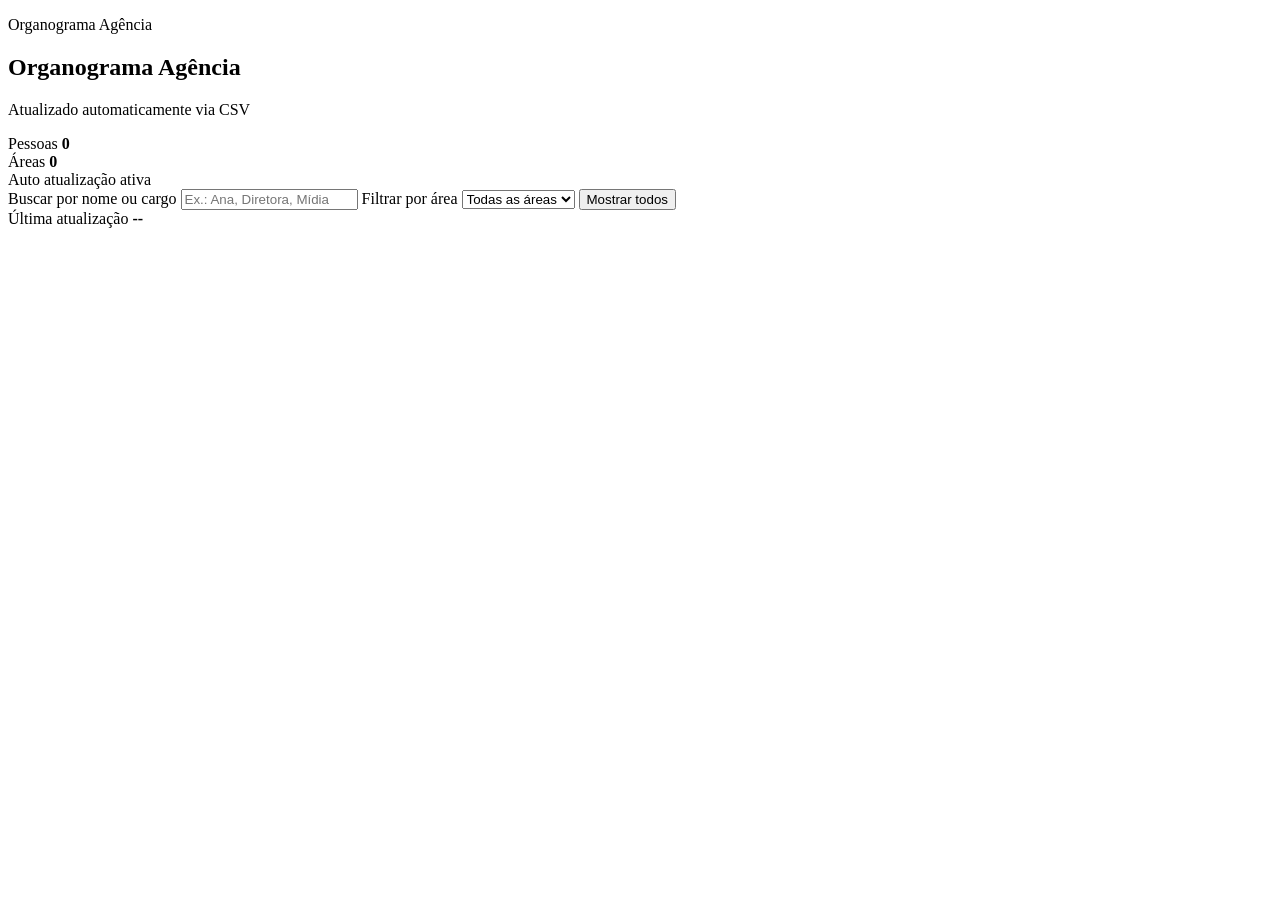
==== index.html @ ee741070 "Add organogram project index" ====
<!DOCTYPE html>
<html lang="pt-BR">
  <head>
    <meta charset="UTF-8" />
    <meta name="viewport" content="width=device-width, initial-scale=1.0" />
    <title>Organograma Agência</title>
    <link rel="preconnect" href="https://fonts.googleapis.com" />
    <link rel="preconnect" href="https://fonts.gstatic.com" crossorigin />
    <link
      href="https://fonts.googleapis.com/css2?family=Manrope:wght@400;500;600;700;800&display=swap"
      rel="stylesheet"
    />
    <link rel="stylesheet" href="style.css" />
    <script defer src="app.js"></script>
  </head>
  <body>
    <main class="shell">
      <section class="hero">
        <div>
          <p class="eyebrow">Organograma Agência</p>
          <h1>Organograma Agência</h1>
          <p class="subtitle">Atualizado automaticamente via CSV</p>
        </div>
        <div class="hero-meta">
          <div class="stat-card">
            <span class="stat-label">Pessoas</span>
            <strong id="peopleCount">0</strong>
          </div>
          <div class="stat-card">
            <span class="stat-label">Áreas</span>
            <strong id="areaCount">0</strong>
          </div>
          <div class="status-pill" id="autoStatus">Auto atualização ativa</div>
        </div>
      </section>

      <section class="controls" aria-label="Filtros do organograma">
        <label class="field">
          <span>Buscar por nome ou cargo</span>
          <input id="searchInput" type="search" placeholder="Ex.: Ana, Diretora, Mídia" />
        </label>

        <label class="field">
          <span>Filtrar por área</span>
          <select id="areaFilter">
            <option value="all">Todas as áreas</option>
          </select>
        </label>

        <button id="showAllBtn" class="ghost-button" type="button">Mostrar todos</button>
      </section>

      <section class="workspace">
        <div class="feedback" id="feedback" hidden></div>
        <div class="updated-line">
          <span>Última atualização</span>
          <strong id="lastUpdated">--</strong>
        </div>
        <div id="tree" class="tree" aria-live="polite"></div>
      </section>
    </main>
  </body>
</html>
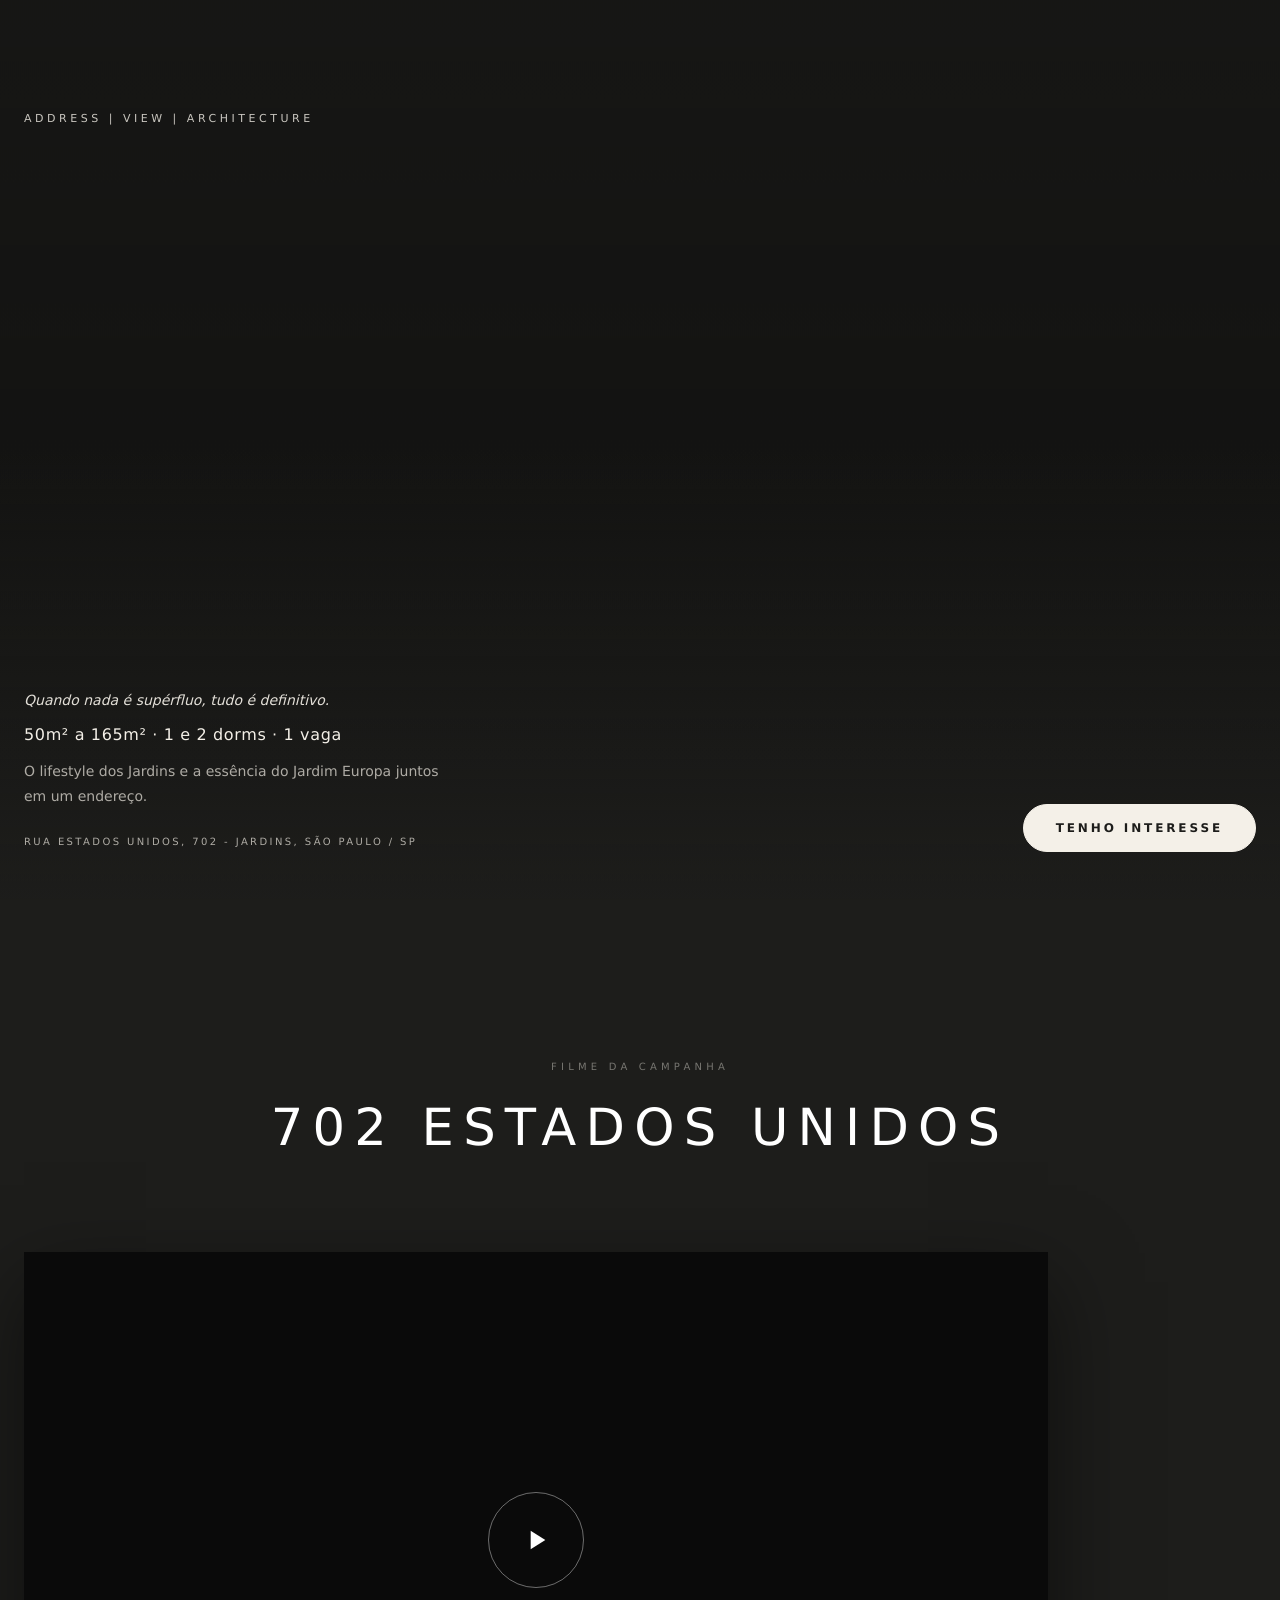
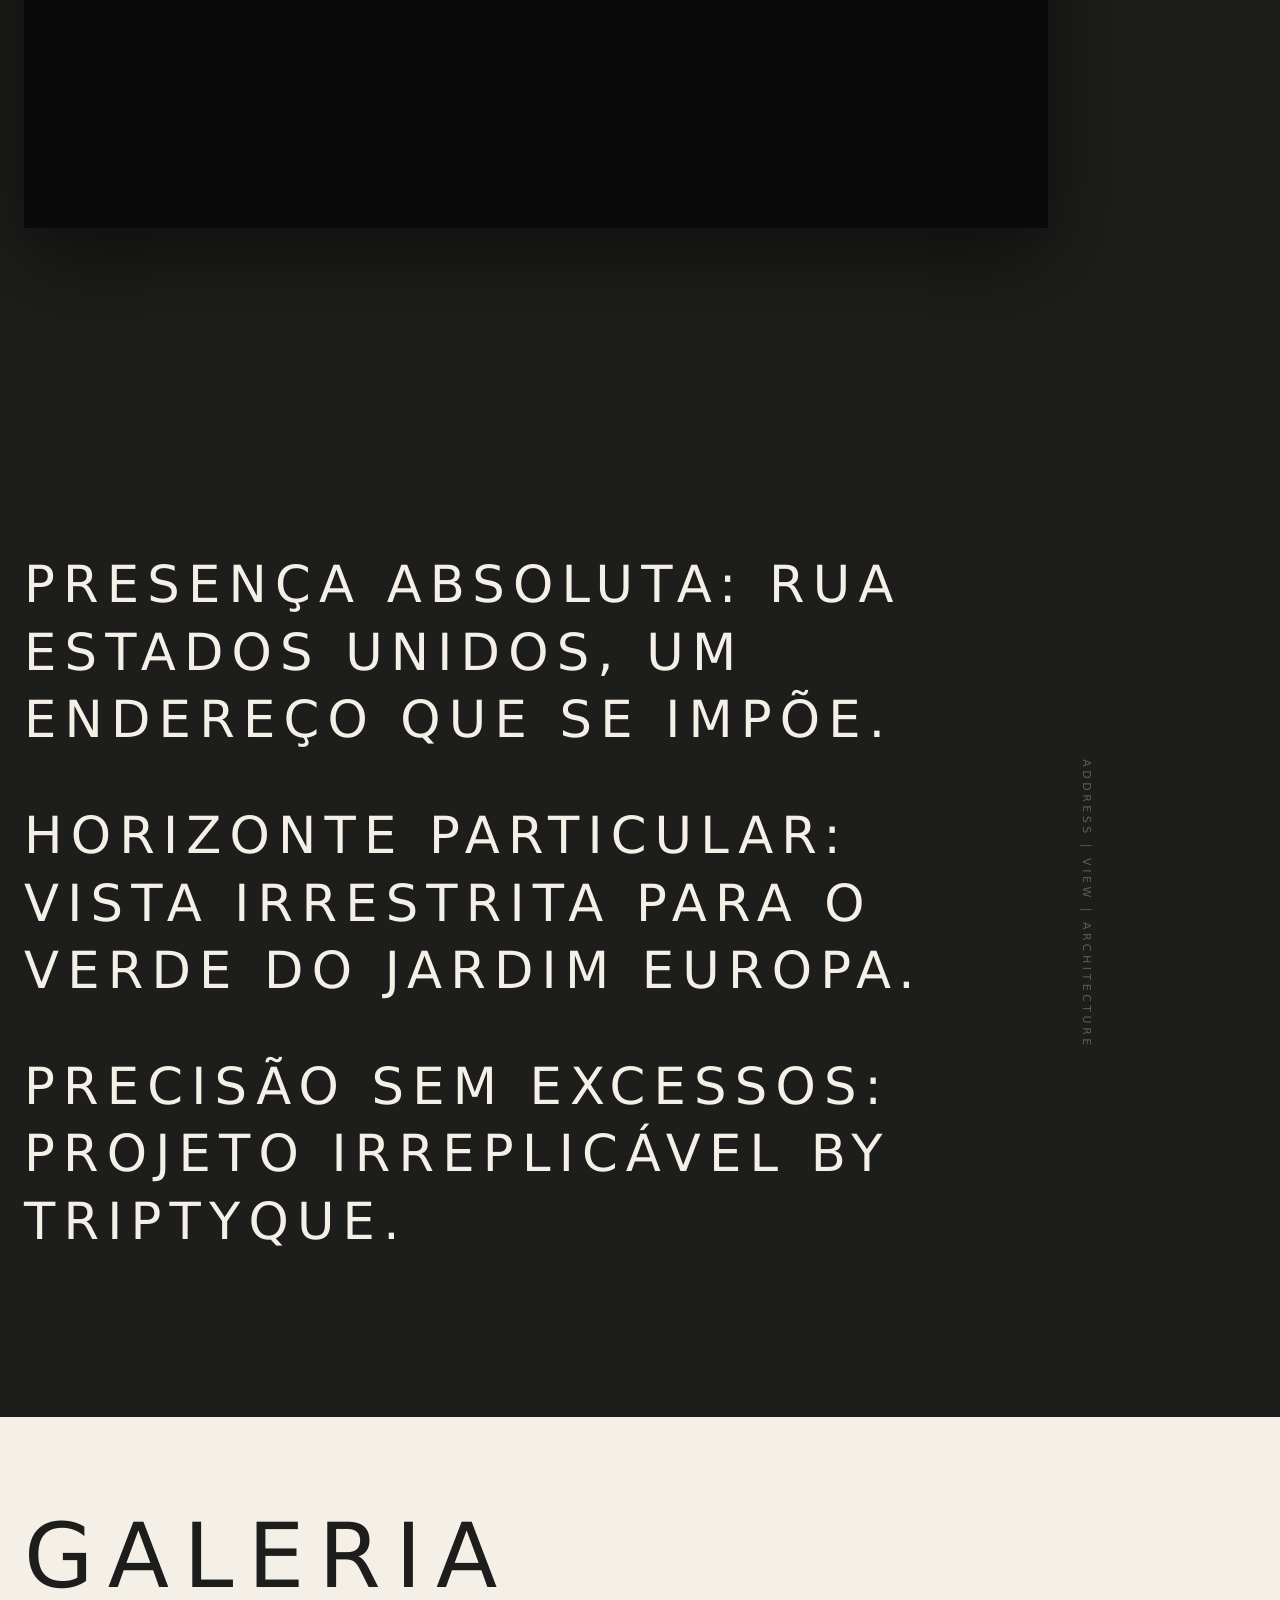
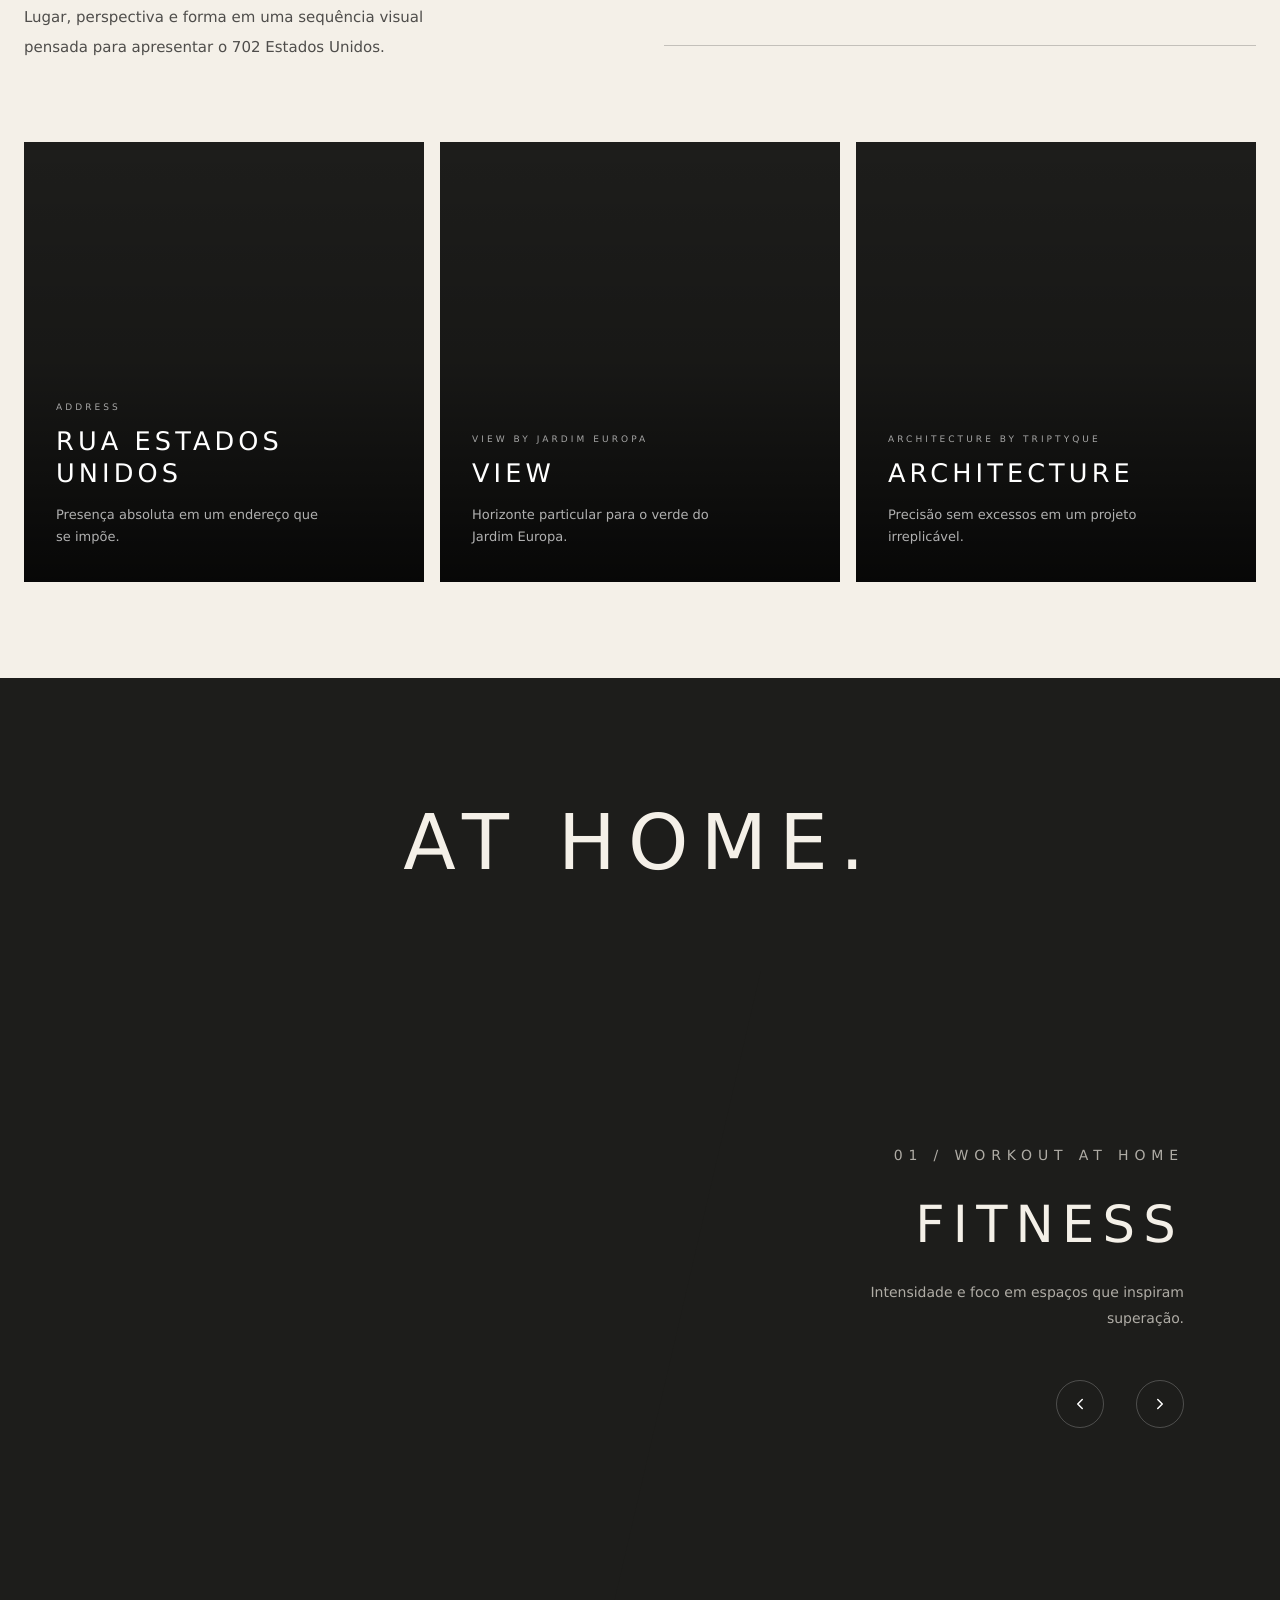
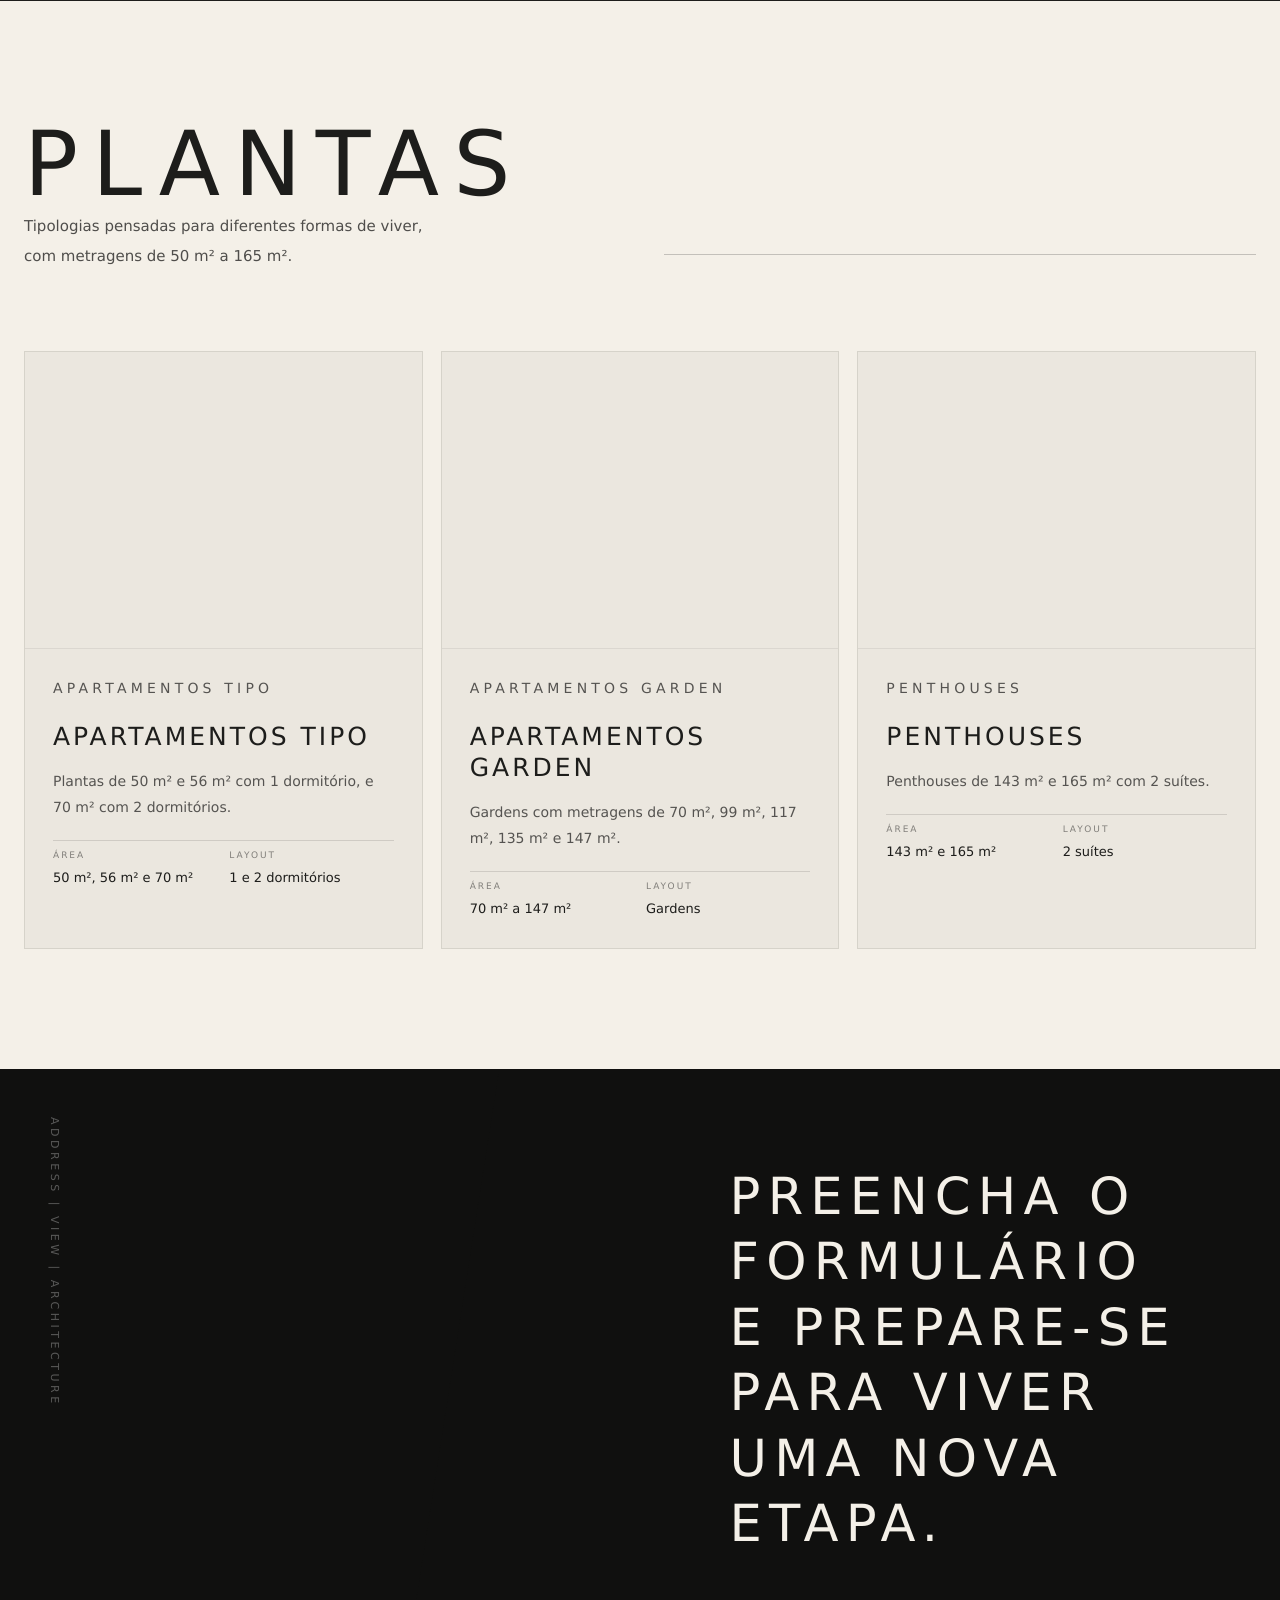
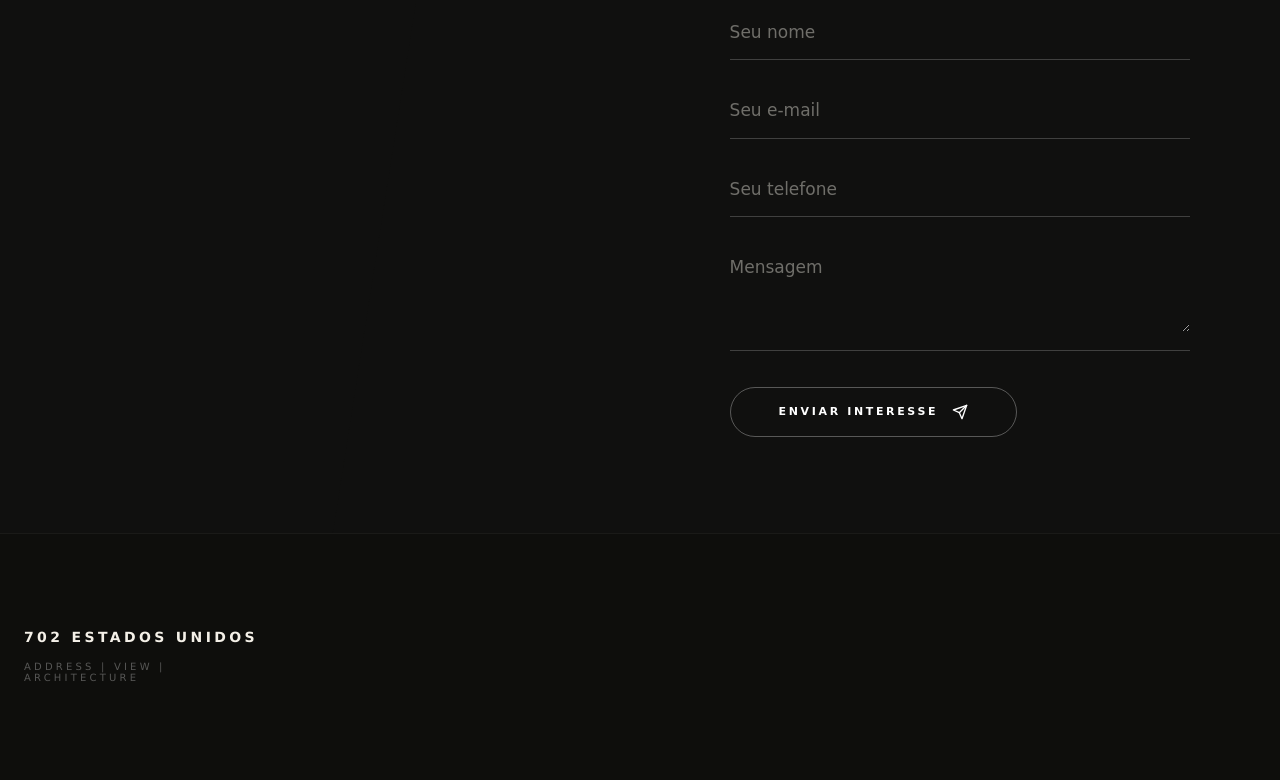
==== commit 58b41994: "Update index.html" ====
--- a/index.html
+++ b/index.html
@@ -1,63 +1,1667 @@
 <!DOCTYPE html>
 <html lang="pt-BR">
-  <head>
-    <meta charset="UTF-8" />
-    <meta name="viewport" content="width=device-width, initial-scale=1.0" />
-    <title>Organograma Agência</title>
-    <link rel="preconnect" href="https://fonts.googleapis.com" />
-    <link rel="preconnect" href="https://fonts.gstatic.com" crossorigin />
-    <link
-      href="https://fonts.googleapis.com/css2?family=Manrope:wght@400;500;600;700;800&display=swap"
-      rel="stylesheet"
-    />
-    <link rel="stylesheet" href="style.css" />
-    <script defer src="app.js"></script>
-  </head>
-  <body>
-    <main class="shell">
-      <section class="hero">
-        <div>
-          <p class="eyebrow">Organograma Agência</p>
-          <h1>Organograma Agência</h1>
-          <p class="subtitle">Atualizado automaticamente via CSV</p>
+<head>
+  <meta charset="UTF-8" />
+  <meta name="viewport" content="width=device-width, initial-scale=1.0" />
+  <title>702 Estados Unidos</title>
+  <meta name="description" content="Landing page 702 Estados Unidos — Address, View, Architecture." />
+
+  <style>
+    :root {
+      --carbon: #1d1d1b;
+      --carbon-deep: #10100f;
+      --carbon-translucent: rgba(29, 29, 27, 0.78);
+      --porcelain: #f4f0e8;
+      --mist: rgba(244, 240, 232, 0.68);
+      --mist-strong: rgba(244, 240, 232, 0.86);
+      --ink-soft: rgba(0, 0, 0, 0.7);
+      --ease-editorial: cubic-bezier(0.2, 0.8, 0.2, 1);
+      --ease-silent: cubic-bezier(0.19, 1, 0.22, 1);
+      --max: 1280px;
+    }
+
+    * {
+      box-sizing: border-box;
+      margin: 0;
+      padding: 0;
+    }
+
+    html {
+      scroll-behavior: smooth;
+      background: var(--carbon);
+    }
+
+    body {
+      min-height: 100vh;
+      font-family: Inter, ui-sans-serif, system-ui, -apple-system, BlinkMacSystemFont, "Segoe UI", sans-serif;
+      color: var(--mist);
+      background: var(--carbon);
+      -webkit-font-smoothing: antialiased;
+      text-rendering: geometricPrecision;
+    }
+
+    ::selection {
+      background: var(--porcelain);
+      color: #000;
+    }
+
+    a {
+      color: inherit;
+      text-decoration: none;
+    }
+
+    button,
+    input,
+    textarea,
+    select {
+      font: inherit;
+    }
+
+    button {
+      border: 0;
+      cursor: pointer;
+      background: none;
+    }
+
+    img {
+      display: block;
+      max-width: 100%;
+    }
+
+    .container {
+      width: min(100%, var(--max));
+      margin: 0 auto;
+      padding: 0 24px;
+    }
+
+    .eyebrow {
+      font-size: 10px;
+      line-height: 1.6;
+      letter-spacing: 0.42em;
+      text-transform: uppercase;
+      color: rgba(244, 240, 232, 0.42);
+    }
+
+    .reveal {
+      opacity: 0;
+      transform: translateY(34px);
+      transition: opacity 900ms var(--ease-editorial), transform 900ms var(--ease-editorial);
+    }
+
+    .reveal.is-visible {
+      opacity: 1;
+      transform: translateY(0);
+    }
+
+    .site-header {
+      position: fixed;
+      inset: 0 0 auto 0;
+      z-index: 50;
+      background: var(--carbon-translucent);
+      border-bottom: 1px solid rgba(255, 255, 255, 0.10);
+      backdrop-filter: blur(18px);
+      transform: translateY(-100%);
+      transition: transform 420ms var(--ease-silent);
+    }
+
+    .site-header.is-visible,
+    .site-header.is-open {
+      transform: translateY(0);
+    }
+
+    .header-inner {
+      height: 64px;
+      display: flex;
+      align-items: center;
+      justify-content: space-between;
+      gap: 24px;
+    }
+
+    .brand-name {
+      color: var(--porcelain);
+      font-size: 13px;
+      letter-spacing: 0.24em;
+      text-transform: uppercase;
+      font-weight: 400;
+      white-space: nowrap;
+    }
+
+    .desktop-nav {
+      display: flex;
+      align-items: center;
+      gap: 32px;
+    }
+
+    .nav-link {
+      position: relative;
+      color: var(--mist);
+      font-size: 11px;
+      letter-spacing: 0.24em;
+      text-transform: uppercase;
+      padding: 8px 0;
+      transition: color 250ms ease, letter-spacing 250ms ease;
+      white-space: nowrap;
+    }
+
+    .nav-link::after {
+      content: "";
+      position: absolute;
+      left: 0;
+      bottom: 3px;
+      width: 0;
+      height: 1px;
+      background: var(--porcelain);
+      transition: width 250ms ease;
+    }
+
+    .nav-link:hover,
+    .nav-link.is-active {
+      color: var(--porcelain);
+      letter-spacing: 0.28em;
+    }
+
+    .nav-link:hover::after,
+    .nav-link.is-active::after {
+      width: 100%;
+    }
+
+    .menu-btn {
+      display: none;
+      width: 44px;
+      height: 44px;
+      align-items: center;
+      justify-content: center;
+      flex-direction: column;
+      gap: 6px;
+    }
+
+    .menu-line {
+      width: 24px;
+      height: 1px;
+      background: var(--porcelain);
+      transition: transform 260ms ease, opacity 260ms ease;
+    }
+
+    .site-header.is-open .menu-line:nth-child(1) {
+      transform: rotate(45deg) translate(5px, 5px);
+    }
+
+    .site-header.is-open .menu-line:nth-child(2) {
+      opacity: 0;
+    }
+
+    .site-header.is-open .menu-line:nth-child(3) {
+      transform: rotate(-45deg) translate(5px, -5px);
+    }
+
+    .mobile-nav {
+      display: none;
+      background: var(--carbon);
+      border-top: 1px solid rgba(255, 255, 255, 0.08);
+      border-bottom: 1px solid rgba(255, 255, 255, 0.10);
+      padding: 28px 24px 34px;
+    }
+
+    .mobile-nav-inner {
+      width: min(100%, var(--max));
+      margin: 0 auto;
+      display: flex;
+      flex-direction: column;
+      gap: 24px;
+    }
+
+    .hero {
+      position: relative;
+      min-height: 100svh;
+      overflow: hidden;
+      background: var(--carbon);
+    }
+
+    .hero-bg {
+      position: absolute;
+      inset: 0;
+      background-image:
+        linear-gradient(180deg, rgba(29, 29, 27, 0.28), rgba(29, 29, 27, 0.52)),
+        url("https://raw.githubusercontent.com/gustavokzintel/702-eua/main/ChatGPT-Image-7-de-abr.png");
+      background-size: cover;
+      background-position: center;
+      transform: scale(1.05) translateY(var(--hero-y, 0px));
+      will-change: transform;
+    }
+
+    .hero::after {
+      content: "";
+      position: absolute;
+      inset: 0;
+      background: linear-gradient(to bottom, rgba(0,0,0,0.2), rgba(0,0,0,0.3), rgba(29,29,27,0.82));
+    }
+
+    .hero-content {
+      position: relative;
+      z-index: 2;
+      min-height: 100svh;
+      display: flex;
+      flex-direction: column;
+      justify-content: space-between;
+      padding-top: 112px;
+      padding-bottom: 48px;
+    }
+
+    .hero-topline {
+      font-size: 11px;
+      letter-spacing: 0.32em;
+      text-transform: uppercase;
+      color: rgba(244, 240, 232, 0.8);
+    }
+
+    .hero-logo-wrap {
+      width: min(760px, 100%);
+      align-self: center;
+      filter: drop-shadow(0 24px 45px rgba(0,0,0,0.55));
+    }
+
+    .hero-logo-wrap img {
+      width: 100%;
+      height: auto;
+    }
+
+    .hero-bottom {
+      display: flex;
+      justify-content: space-between;
+      align-items: flex-end;
+      gap: 48px;
+    }
+
+    .hero-copy {
+      max-width: 440px;
+      display: flex;
+      flex-direction: column;
+      gap: 16px;
+    }
+
+    .hero-copy .italic {
+      color: var(--porcelain);
+      font-style: italic;
+      font-size: 14px;
+      opacity: 0.92;
+    }
+
+    .hero-copy .specs {
+      color: var(--porcelain);
+      font-size: 16px;
+      font-weight: 500;
+      letter-spacing: 0.04em;
+    }
+
+    .hero-copy .text {
+      color: var(--mist);
+      line-height: 1.8;
+      font-size: 14px;
+    }
+
+    .hero-copy .address {
+      padding-top: 8px;
+      color: var(--mist);
+      font-size: 10px;
+      line-height: 1.8;
+      letter-spacing: 0.24em;
+      text-transform: uppercase;
+    }
+
+    .primary-cta {
+      min-height: 48px;
+      display: inline-flex;
+      align-items: center;
+      justify-content: center;
+      padding: 0 32px;
+      border: 1px solid var(--porcelain);
+      border-radius: 999px;
+      background: var(--porcelain);
+      color: var(--carbon);
+      font-size: 12px;
+      font-weight: 700;
+      letter-spacing: 0.24em;
+      text-transform: uppercase;
+      transition: background 300ms ease, color 300ms ease, transform 300ms ease;
+      white-space: nowrap;
+    }
+
+    .primary-cta:hover {
+      background: transparent;
+      color: var(--porcelain);
+      transform: translateY(-2px);
+    }
+
+    .film-section {
+      background: var(--carbon);
+      padding: 160px 0;
+    }
+
+    .section-center-head {
+      text-align: center;
+      margin-bottom: 96px;
+      display: flex;
+      flex-direction: column;
+      gap: 24px;
+      align-items: center;
+    }
+
+    .section-title-light {
+      color: #fff;
+      font-size: clamp(2.4rem, 4vw, 3.5rem);
+      font-weight: 300;
+      letter-spacing: 0.18em;
+      line-height: 1.1;
+      text-transform: uppercase;
+    }
+
+    .film-frame {
+      position: relative;
+      aspect-ratio: 16 / 9;
+      width: min(100%, 1024px);
+      margin: 0 auto;
+      overflow: hidden;
+      box-shadow: 0 30px 80px rgba(0,0,0,0.5);
+      background: #111;
+    }
+
+    .film-image {
+      position: absolute;
+      inset: 0;
+      background-image: url("https://raw.githubusercontent.com/gustavokzintel/702-eua/main/ChatGPT-Image-7-de-abra.png");
+      background-size: cover;
+      background-position: center;
+      transform: scale(1.02);
+      transition: transform 700ms var(--ease-editorial);
+    }
+
+    .film-overlay {
+      position: absolute;
+      inset: 0;
+      display: grid;
+      place-items: center;
+      background: rgba(0,0,0,0.4);
+      transition: background 700ms ease;
+    }
+
+    .film-frame:hover .film-image {
+      transform: scale(1.06);
+    }
+
+    .film-frame:hover .film-overlay {
+      background: rgba(0,0,0,0.2);
+    }
+
+    .play-circle {
+      width: 96px;
+      height: 96px;
+      border-radius: 50%;
+      border: 1px solid rgba(255,255,255,0.4);
+      display: grid;
+      place-items: center;
+      transition: transform 300ms ease, background 300ms ease;
+    }
+
+    .film-frame:hover .play-circle {
+      transform: scale(1.1);
+      background: rgba(255,255,255,0.08);
+    }
+
+    .manifesto {
+      position: relative;
+      min-height: 100svh;
+      display: flex;
+      align-items: center;
+      background: var(--carbon);
+      padding: 160px 0;
+      overflow: hidden;
+    }
+
+    .manifesto-side {
+      position: absolute;
+      right: 48px;
+      top: 50%;
+      transform: translateY(-50%) rotate(90deg);
+      transform-origin: center;
+      color: rgba(244, 240, 232, 0.30);
+      white-space: nowrap;
+      font-size: 11px;
+      letter-spacing: 0.32em;
+      text-transform: uppercase;
+    }
+
+    .manifesto-list {
+      width: min(100%, 900px);
+      display: flex;
+      flex-direction: column;
+      gap: 48px;
+    }
+
+    .manifesto-item {
+      color: var(--porcelain);
+      font-size: clamp(1.65rem, 4vw, 3.2rem);
+      line-height: 1.32;
+      font-weight: 300;
+      letter-spacing: 0.16em;
+      text-transform: uppercase;
+    }
+
+    .manifesto-item strong {
+      font-weight: 520;
+    }
+
+    .gallery {
+      position: relative;
+      background: var(--porcelain);
+      color: var(--carbon);
+      padding: 96px 0;
+      overflow: hidden;
+    }
+
+    .gallery-watermark {
+      position: absolute;
+      right: 0;
+      top: 0;
+      width: 30vw;
+      min-width: 300px;
+      opacity: 0.035;
+      transform: translateY(-25%);
+      filter: grayscale(1) invert(1);
+      pointer-events: none;
+      user-select: none;
+    }
+
+    .gallery-head,
+    .plants-head {
+      position: relative;
+      z-index: 1;
+      display: grid;
+      grid-template-columns: minmax(0, 1fr) minmax(280px, 1fr);
+      gap: 48px;
+      align-items: end;
+      margin-bottom: 80px;
+    }
+
+    .dark-title {
+      color: var(--carbon);
+      font-size: clamp(3.2rem, 7vw, 6.4rem);
+      font-weight: 300;
+      letter-spacing: 0.16em;
+      line-height: 1;
+      text-transform: uppercase;
+    }
+
+    .dark-copy {
+      max-width: 430px;
+      color: rgba(0,0,0,0.68);
+      line-height: 2;
+      font-size: 15px;
+    }
+
+    .head-line {
+      height: 1px;
+      width: 100%;
+      background: rgba(0,0,0,0.2);
+      margin-bottom: 16px;
+    }
+
+    .gallery-grid {
+      position: relative;
+      z-index: 1;
+      display: grid;
+      grid-template-columns: repeat(3, minmax(0, 1fr));
+      gap: 16px;
+    }
+
+    .gallery-card {
+      position: relative;
+      min-height: 440px;
+      overflow: hidden;
+      background: var(--carbon);
+      cursor: pointer;
+      color: #fff;
+      isolation: isolate;
+      transform: translateZ(0);
+    }
+
+    .gallery-card-image {
+      position: absolute;
+      inset: 0;
+      background-size: cover;
+      background-position: center;
+      transition: transform 750ms var(--ease-editorial);
+      z-index: -2;
+    }
+
+    .gallery-card::after {
+      content: "";
+      position: absolute;
+      inset: 0;
+      z-index: -1;
+      background: linear-gradient(to bottom, transparent, rgba(0,0,0,0.2), rgba(0,0,0,0.82));
+      opacity: 0.92;
+    }
+
+    .gallery-card:hover .gallery-card-image {
+      transform: scale(1.1);
+    }
+
+    .gallery-card:hover {
+      transform: scale(1.01);
+    }
+
+    .gallery-card-content {
+      position: absolute;
+      inset: auto 0 0 0;
+      padding: 32px;
+    }
+
+    .gallery-card-eyebrow {
+      margin-bottom: 14px;
+      color: rgba(255,255,255,0.62);
+      font-size: 9px;
+      letter-spacing: 0.34em;
+      text-transform: uppercase;
+    }
+
+    .gallery-card-title {
+      color: #fff;
+      font-size: clamp(1.25rem, 2vw, 1.6rem);
+      font-weight: 300;
+      line-height: 1.25;
+      letter-spacing: 0.16em;
+      text-transform: uppercase;
+    }
+
+    .gallery-card-copy {
+      margin-top: 14px;
+      color: rgba(255,255,255,0.68);
+      font-size: 13px;
+      line-height: 1.75;
+      max-width: 280px;
+    }
+
+    .lazer {
+      background: var(--carbon);
+      overflow: hidden;
+    }
+
+    .lazer-title-wrap {
+      padding: 128px 24px 88px;
+      text-align: center;
+    }
+
+    .lazer-title {
+      color: var(--porcelain);
+      font-size: clamp(3rem, 6vw, 5rem);
+      font-weight: 300;
+      letter-spacing: 0.16em;
+      line-height: 1;
+      text-transform: uppercase;
+    }
+
+    .lazer-shell {
+      position: relative;
+      height: 70svh;
+      min-height: 500px;
+    }
+
+    .lazer-track {
+      position: absolute;
+      inset: 0;
+      display: flex;
+      transition: transform 720ms var(--ease-editorial);
+      will-change: transform;
+    }
+
+    .lazer-slide {
+      position: relative;
+      min-width: 100%;
+      height: 100%;
+      overflow: hidden;
+    }
+
+    .lazer-slide-image {
+      position: absolute;
+      left: 0;
+      top: 0;
+      width: 80%;
+      height: 100%;
+      background-size: cover;
+      background-position: center;
+    }
+
+    .lazer-static-panel {
+      position: absolute;
+      inset: 0;
+      pointer-events: none;
+    }
+
+    .lazer-diagonal {
+      position: absolute;
+      right: 0;
+      top: 0;
+      width: 52%;
+      height: 100%;
+      background: var(--carbon);
+      clip-path: polygon(22% 0, 100% 0, 100% 100%, 0 100%);
+    }
+
+    .lazer-copy-wrap {
+      position: absolute;
+      inset: 0 0 0 auto;
+      width: 48%;
+      display: flex;
+      align-items: center;
+      justify-content: flex-end;
+      padding: 48px 96px 48px 48px;
+      text-align: right;
+      pointer-events: auto;
+    }
+
+    .lazer-copy {
+      width: min(100%, 380px);
+      display: flex;
+      flex-direction: column;
+      align-items: flex-end;
+      gap: 28px;
+      animation: copyIn 420ms var(--ease-editorial) both;
+    }
+
+    @keyframes copyIn {
+      from { opacity: 0; transform: translateX(18px); }
+      to { opacity: 1; transform: translateX(0); }
+    }
+
+    .lazer-tag {
+      color: var(--mist);
+      font-size: 10px;
+      letter-spacing: 0.42em;
+      text-transform: uppercase;
+    }
+
+    .lazer-copy h3 {
+      color: var(--porcelain);
+      font-size: clamp(2.4rem, 4vw, 4rem);
+      font-weight: 300;
+      letter-spacing: 0.16em;
+      line-height: 1.1;
+      text-transform: uppercase;
+    }
+
+    .lazer-copy p {
+      color: var(--mist);
+      font-size: 14px;
+      font-weight: 300;
+      line-height: 1.8;
+    }
+
+    .slider-arrows {
+      display: flex;
+      align-items: center;
+      gap: 32px;
+      margin-top: 20px;
+    }
+
+    .circle-btn {
+      width: 48px;
+      height: 48px;
+      display: inline-flex;
+      align-items: center;
+      justify-content: center;
+      border-radius: 50%;
+      border: 1px solid rgba(255,255,255,0.22);
+      color: #fff;
+      background: transparent;
+      transition: background 260ms ease, color 260ms ease, transform 260ms ease;
+    }
+
+    .circle-btn:hover {
+      background: #fff;
+      color: #000;
+      transform: translateY(-2px);
+    }
+
+    .plants {
+      background: var(--porcelain);
+      color: var(--carbon);
+      padding: 120px 0;
+    }
+
+    .plants-grid {
+      display: grid;
+      grid-template-columns: repeat(3, minmax(0, 1fr));
+      gap: 18px;
+    }
+
+    .plant-card {
+      background: rgba(29,29,27,0.045);
+      border: 1px solid rgba(29,29,27,0.10);
+      overflow: hidden;
+      transition: transform 320ms var(--ease-editorial), background 320ms ease;
+    }
+
+    .plant-card:hover {
+      transform: translateY(-6px);
+      background: rgba(29,29,27,0.075);
+    }
+
+    .plant-image {
+      aspect-ratio: 4 / 3;
+      background-size: cover;
+      background-position: center;
+      border-bottom: 1px solid rgba(29,29,27,0.08);
+    }
+
+    .plant-content {
+      padding: 28px;
+      display: flex;
+      flex-direction: column;
+      gap: 18px;
+    }
+
+    .plant-category {
+      color: rgba(0,0,0,0.48);
+      font-size: 10px;
+      letter-spacing: 0.3em;
+      text-transform: uppercase;
+    }
+
+    .plant-content h3 {
+      color: var(--carbon);
+      font-size: 25px;
+      font-weight: 320;
+      letter-spacing: 0.12em;
+      line-height: 1.25;
+      text-transform: uppercase;
+    }
+
+    .plant-content p {
+      color: rgba(0,0,0,0.64);
+      font-size: 14px;
+      line-height: 1.85;
+    }
+
+    .plant-meta {
+      display: grid;
+      grid-template-columns: 1fr 1fr;
+      gap: 12px;
+      padding-top: 10px;
+      border-top: 1px solid rgba(0,0,0,0.12);
+    }
+
+    .plant-meta span {
+      display: block;
+      color: rgba(0,0,0,0.45);
+      font-size: 9px;
+      letter-spacing: 0.22em;
+      text-transform: uppercase;
+      margin-bottom: 8px;
+    }
+
+    .plant-meta strong {
+      display: block;
+      color: var(--carbon);
+      font-size: 13px;
+      font-weight: 520;
+      line-height: 1.5;
+    }
+
+    .contact {
+      min-height: 100svh;
+      background: var(--carbon-deep);
+      color: var(--porcelain);
+      overflow: hidden;
+    }
+
+    .contact-grid {
+      min-height: 100svh;
+      display: grid;
+      grid-template-columns: 1fr 1fr;
+    }
+
+    .contact-visual {
+      position: relative;
+      min-height: 400px;
+      overflow: hidden;
+    }
+
+    .contact-image {
+      position: absolute;
+      inset: 0;
+      background-image: url("https://raw.githubusercontent.com/gustavokzintel/702-eua/main/Captura%20de%20tela%202026-04-30%20183013.png");
+      background-size: cover;
+      background-position: left center;
+    }
+
+    .contact-mask {
+      position: absolute;
+      inset: 0;
+      background: var(--carbon-deep);
+      clip-path: polygon(78% 0, 100% 0, 100% 100%, 52% 100%);
+    }
+
+    .vertical-label {
+      position: absolute;
+      top: 48px;
+      left: 48px;
+      writing-mode: vertical-lr;
+      color: rgba(255,255,255,0.5);
+      opacity: 0.6;
+      font-size: 11px;
+      letter-spacing: 0.32em;
+      text-transform: uppercase;
+    }
+
+    .contact-content {
+      width: min(100%, 680px);
+      display: flex;
+      flex-direction: column;
+      justify-content: center;
+      gap: 48px;
+      padding: 96px clamp(32px, 7vw, 128px);
+    }
+
+    .contact-title {
+      color: var(--porcelain);
+      font-size: clamp(2.3rem, 4vw, 4.2rem);
+      font-weight: 300;
+      letter-spacing: 0.14em;
+      line-height: 1.28;
+      text-transform: uppercase;
+    }
+
+    .contact-form {
+      display: flex;
+      flex-direction: column;
+      gap: 24px;
+    }
+
+    .field {
+      border-bottom: 1px solid rgba(255,255,255,0.20);
+      padding: 14px 0;
+    }
+
+    .field input,
+    .field textarea {
+      width: 100%;
+      border: 0;
+      outline: 0;
+      background: transparent;
+      color: var(--porcelain);
+      font-size: 17px;
+      line-height: 1.5;
+      resize: vertical;
+    }
+
+    .field input::placeholder,
+    .field textarea::placeholder {
+      color: rgba(244,240,232,0.42);
+    }
+
+    .submit-btn {
+      align-self: flex-start;
+      margin-top: 12px;
+      display: inline-flex;
+      align-items: center;
+      justify-content: center;
+      gap: 14px;
+      padding: 16px 48px;
+      border-radius: 999px;
+      border: 1px solid rgba(255,255,255,0.30);
+      color: #fff;
+      background: transparent;
+      font-size: 11px;
+      font-weight: 800;
+      letter-spacing: 0.24em;
+      text-transform: uppercase;
+      transition: background 260ms ease, color 260ms ease, transform 260ms ease;
+    }
+
+    .submit-btn:hover {
+      background: #fff;
+      color: #000;
+      transform: translateY(-2px);
+    }
+
+    .success-message {
+      display: none;
+      color: var(--porcelain);
+      font-size: clamp(2.2rem, 4vw, 4rem);
+      font-weight: 300;
+      letter-spacing: 0.18em;
+      text-transform: uppercase;
+    }
+
+    .contact-content.is-submitted .contact-form {
+      display: none;
+    }
+
+    .contact-content.is-submitted .success-message {
+      display: block;
+    }
+
+    .site-footer {
+      background: #0e0e0c;
+      color: var(--mist);
+      padding: 96px 0;
+      border-top: 1px solid rgba(255,255,255,0.05);
+    }
+
+    .footer-grid {
+      display: grid;
+      grid-template-columns: repeat(4, minmax(0, 1fr));
+      gap: 64px;
+    }
+
+    .footer-brand {
+      color: var(--porcelain);
+      font-size: 14px;
+      font-weight: 700;
+      letter-spacing: 0.24em;
+      text-transform: uppercase;
+      margin-bottom: 16px;
+    }
+
+    .footer-line {
+      color: rgba(255,255,255,0.30);
+      font-size: 10px;
+      letter-spacing: 0.32em;
+      text-transform: uppercase;
+    }
+
+    .modal {
+      position: fixed;
+      inset: 0;
+      z-index: 100;
+      display: none;
+      align-items: center;
+      justify-content: center;
+      padding: 24px;
+      background: rgba(0,0,0,0.90);
+      backdrop-filter: blur(18px);
+    }
+
+    .modal.is-open {
+      display: flex;
+      animation: modalFade 220ms ease both;
+    }
+
+    @keyframes modalFade {
+      from { opacity: 0; }
+      to { opacity: 1; }
+    }
+
+    .modal-box {
+      position: relative;
+      width: min(100%, 1152px);
+      background: var(--carbon);
+      overflow: hidden;
+      box-shadow: 0 30px 100px rgba(0,0,0,0.7);
+      animation: modalIn 260ms var(--ease-editorial) both;
+    }
+
+    @keyframes modalIn {
+      from { opacity: 0; transform: scale(0.94); }
+      to { opacity: 1; transform: scale(1); }
+    }
+
+    .modal-close {
+      position: absolute;
+      right: 16px;
+      top: 16px;
+      z-index: 2;
+      width: 42px;
+      height: 42px;
+      display: grid;
+      place-items: center;
+      border-radius: 50%;
+      border: 1px solid rgba(255,255,255,0.22);
+      background: rgba(0,0,0,0.42);
+      color: #fff;
+      transition: background 220ms ease, color 220ms ease;
+    }
+
+    .modal-close:hover {
+      background: #fff;
+      color: #000;
+    }
+
+    .modal-media {
+      aspect-ratio: 16 / 9;
+      background-size: cover;
+      background-position: center;
+    }
+
+    .modal-caption {
+      padding: 24px 28px 28px;
+      color: var(--mist);
+      display: flex;
+      flex-direction: column;
+      gap: 8px;
+    }
+
+    .modal-caption h3 {
+      color: var(--porcelain);
+      font-size: 22px;
+      font-weight: 300;
+      letter-spacing: 0.16em;
+      text-transform: uppercase;
+    }
+
+    .modal-caption p {
+      line-height: 1.75;
+      font-size: 14px;
+    }
+
+    @media (max-width: 980px) {
+      .desktop-nav {
+        display: none;
+      }
+
+      .menu-btn {
+        display: inline-flex;
+      }
+
+      .site-header.is-open .mobile-nav {
+        display: block;
+      }
+
+      .hero-bottom {
+        flex-direction: column;
+        align-items: flex-start;
+      }
+
+      .manifesto-side {
+        display: none;
+      }
+
+      .gallery-head,
+      .plants-head {
+        grid-template-columns: 1fr;
+        gap: 28px;
+      }
+
+      .gallery-grid,
+      .plants-grid {
+        grid-template-columns: 1fr;
+      }
+
+      .gallery-card {
+        min-height: 390px;
+      }
+
+      .lazer-shell {
+        height: auto;
+        min-height: auto;
+      }
+
+      .lazer-track {
+        position: relative;
+        height: 520px;
+      }
+
+      .lazer-slide-image {
+        width: 100%;
+      }
+
+      .lazer-static-panel {
+        position: relative;
+        min-height: 430px;
+        background: var(--carbon);
+      }
+
+      .lazer-diagonal {
+        display: none;
+      }
+
+      .lazer-copy-wrap {
+        width: 100%;
+        justify-content: flex-start;
+        padding: 56px 24px 80px;
+        text-align: left;
+      }
+
+      .lazer-copy {
+        align-items: flex-start;
+        max-width: 540px;
+      }
+
+      .contact-grid {
+        grid-template-columns: 1fr;
+      }
+
+      .contact-visual {
+        min-height: 52svh;
+      }
+
+      .contact-mask {
+        clip-path: polygon(0 78%, 100% 56%, 100% 100%, 0 100%);
+      }
+
+      .footer-grid {
+        grid-template-columns: 1fr;
+      }
+    }
+
+    @media (max-width: 640px) {
+      .container {
+        padding-inline: 18px;
+      }
+
+      .brand-name {
+        font-size: 11px;
+      }
+
+      .hero-content {
+        padding-top: 96px;
+        padding-bottom: 34px;
+      }
+
+      .hero-logo-wrap {
+        margin: 80px 0;
+      }
+
+      .primary-cta {
+        width: 100%;
+      }
+
+      .section-center-head {
+        margin-bottom: 54px;
+      }
+
+      .film-section,
+      .manifesto,
+      .plants {
+        padding: 96px 0;
+      }
+
+      .gallery {
+        padding: 72px 0;
+      }
+
+      .gallery-card-content,
+      .plant-content {
+        padding: 24px;
+      }
+
+      .lazer-title-wrap {
+        padding: 88px 18px 56px;
+      }
+
+      .lazer-track {
+        height: 430px;
+      }
+
+      .contact-content {
+        padding: 72px 24px;
+      }
+    }
+  </style>
+</head>
+
+<body>
+  <script id="site-data" type="application/json">
+    {
+      "navLinks": [
+        { "id": "hero", "label": "Home" },
+        { "id": "manifesto", "label": "702 Estados Unidos" },
+        { "id": "galeria", "label": "Galeria" },
+        { "id": "diferenciais", "label": "Lazer" },
+        { "id": "plantas", "label": "Plantas" },
+        { "id": "contato", "label": "Contato" }
+      ],
+      "manifesto": [
+        { "text": "Presença absoluta:", "bold": " Rua Estados Unidos, um endereço que se impõe." },
+        { "text": "Horizonte particular:", "bold": " vista irrestrita para o verde do Jardim Europa." },
+        { "text": "Precisão sem excessos:", "bold": " projeto irreplicável by Triptyque." }
+      ],
+      "gallery": [
+        {
+          "title": "Rua Estados Unidos",
+          "eyebrow": "ADDRESS",
+          "copy": "Presença absoluta em um endereço que se impõe.",
+          "type": "facade",
+          "image": "https://raw.githubusercontent.com/gustavokzintel/702-eua/main/Captura%20de%20tela%202026-04-30%20180620.png",
+          "alt": "Fachada do 702 Estados Unidos ao entardecer"
+        },
+        {
+          "title": "View",
+          "eyebrow": "VIEW BY JARDIM EUROPA",
+          "copy": "Horizonte particular para o verde do Jardim Europa.",
+          "type": "view",
+          "image": "https://raw.githubusercontent.com/gustavokzintel/702-eua/main/Captura%20de%20tela%202026-04-30%20180559.png",
+          "alt": "Vista para o Jardim Europa ao entardecer"
+        },
+        {
+          "title": "Architecture",
+          "eyebrow": "ARCHITECTURE BY TRIPTYQUE",
+          "copy": "Precisão sem excessos em um projeto irreplicável.",
+          "type": "architecture",
+          "image": "https://raw.githubusercontent.com/gustavokzintel/702-eua/main/Captura%20de%20tela%202026-04-30%20180535.png",
+          "alt": "Detalhe arquitetônico da fachada verde"
+        }
+      ],
+      "lazer": [
+        {
+          "title": "Fitness",
+          "desc": "Intensidade e foco em espaços que inspiram superação.",
+          "tag": "01 / Workout at Home",
+          "image": "https://raw.githubusercontent.com/gustavokzintel/702-eua/main/Captura%20de%20tela%202026-04-30%20180612.png"
+        },
+        {
+          "title": "Piscina",
+          "desc": "Momentos de pausa em cenários criados para desacelerar o tempo.",
+          "tag": "02 / Wellness at Home",
+          "image": "https://raw.githubusercontent.com/gustavokzintel/702-eua/main/Captura%20de%20tela%202026-04-30%20180543.png"
+        },
+        {
+          "title": "Espaço Gourmet",
+          "desc": "Encontros que merecem o tempo certo e o lugar exato.",
+          "tag": "03 / Gourmet at Home",
+          "image": "https://raw.githubusercontent.com/gustavokzintel/702-eua/main/Captura%20de%20tela%202026-04-30%20180543.png"
+        },
+        {
+          "title": "Solarium",
+          "desc": "O entardecer ganha nova dimensão quando o Jardim Europa expande seus horizontes.",
+          "tag": "04 / Sunshine by Jardim Europa",
+          "image": "https://raw.githubusercontent.com/gustavokzintel/702-eua/main/Captura%20de%20tela%202026-04-30%20180543.png"
+        }
+      ],
+      "plants": [
+        {
+          "category": "Apartamentos tipo",
+          "title": "Apartamentos tipo",
+          "description": "Plantas de 50 m² e 56 m² com 1 dormitório, e 70 m² com 2 dormitórios.",
+          "area": "50 m², 56 m² e 70 m²",
+          "layout": "1 e 2 dormitórios",
+          "type": "Tipo",
+          "image": "https://raw.githubusercontent.com/gustavokzintel/702-eua/main/Captura%20de%20tela%202026-04-30%20145917.png",
+          "alt": "Planta de apartamento tipo"
+        },
+        {
+          "category": "Apartamentos Garden",
+          "title": "Apartamentos Garden",
+          "description": "Gardens com metragens de 70 m², 99 m², 117 m², 135 m² e 147 m².",
+          "area": "70 m² a 147 m²",
+          "layout": "Gardens",
+          "type": "Garden",
+          "image": "https://raw.githubusercontent.com/gustavokzintel/702-eua/main/Captura%20de%20tela%202026-04-30%20145917.png",
+          "alt": "Planta de apartamento Garden"
+        },
+        {
+          "category": "Penthouses",
+          "title": "Penthouses",
+          "description": "Penthouses de 143 m² e 165 m² com 2 suítes.",
+          "area": "143 m² e 165 m²",
+          "layout": "2 suítes",
+          "type": "Penthouse",
+          "image": "https://raw.githubusercontent.com/gustavokzintel/702-eua/main/Captura%20de%20tela%202026-04-30%20145917.png",
+          "alt": "Planta de penthouse"
+        }
+      ],
+      "assets": {
+        "logo": "https://raw.githubusercontent.com/gustavokzintel/702-eua/main/Logo_negativo_centra.svg",
+        "hero": "https://raw.githubusercontent.com/gustavokzintel/702-eua/main/ChatGPT-Image-7-de-abr.png",
+        "film": "https://raw.githubusercontent.com/gustavokzintel/702-eua/main/ChatGPT-Image-7-de-abra.png",
+        "contact": "https://raw.githubusercontent.com/gustavokzintel/702-eua/main/Captura%20de%20tela%202026-04-30%20183013.png"
+      }
+    }
+  </script>
+
+  <header class="site-header" id="siteHeader">
+    <div class="container header-inner">
+      <a href="#hero" class="brand-name" aria-label="Ir para o início">702 Estados Unidos</a>
+      <nav class="desktop-nav" id="desktopNav" aria-label="Navegação principal"></nav>
+      <button class="menu-btn" id="menuBtn" type="button" aria-label="Abrir menu" aria-expanded="false">
+        <span class="menu-line"></span>
+        <span class="menu-line"></span>
+        <span class="menu-line"></span>
+      </button>
+    </div>
+    <nav class="mobile-nav" aria-label="Navegação mobile">
+      <div class="mobile-nav-inner" id="mobileNav"></div>
+    </nav>
+  </header>
+
+  <main>
+    <section id="hero" class="hero">
+      <div class="hero-bg" aria-hidden="true"></div>
+      <div class="container hero-content">
+        <p class="hero-topline">ADDRESS | VIEW | ARCHITECTURE</p>
+        <div class="hero-logo-wrap">
+          <img src="https://raw.githubusercontent.com/gustavokzintel/702-eua/main/Logo_negativo_centra.svg" alt="702" onerror="this.style.display='none'" />
         </div>
-        <div class="hero-meta">
-          <div class="stat-card">
-            <span class="stat-label">Pessoas</span>
-            <strong id="peopleCount">0</strong>
+        <div class="hero-bottom">
+          <div class="hero-copy">
+            <p class="italic">Quando nada é supérfluo, tudo é definitivo.</p>
+            <p class="specs">50m² a 165m² · 1 e 2 dorms · 1 vaga</p>
+            <p class="text">O lifestyle dos Jardins e a essência do Jardim Europa juntos em um endereço.</p>
+            <p class="address">Rua Estados Unidos, 702 - Jardins, São Paulo / SP</p>
           </div>
-          <div class="stat-card">
-            <span class="stat-label">Áreas</span>
-            <strong id="areaCount">0</strong>
+          <a href="#contato" class="primary-cta">Tenho Interesse</a>
+        </div>
+      </div>
+    </section>
+
+    <section class="film-section">
+      <div class="container">
+        <header class="section-center-head reveal">
+          <p class="eyebrow">Filme da Campanha</p>
+          <h2 class="section-title-light">702 Estados Unidos</h2>
+        </header>
+        <button class="film-frame reveal" type="button" aria-label="Reproduzir filme da campanha">
+          <span class="film-image" aria-hidden="true"></span>
+          <span class="film-overlay" aria-hidden="true">
+            <span class="play-circle">
+              <svg width="32" height="32" viewBox="0 0 24 24" aria-hidden="true">
+                <path d="M8 5v14l11-7z" fill="currentColor" style="color: #fff;"></path>
+              </svg>
+            </span>
+          </span>
+        </button>
+      </div>
+    </section>
+
+    <section id="manifesto" class="manifesto">
+      <div class="manifesto-side">Address | View | Architecture</div>
+      <div class="container">
+        <div class="manifesto-list" id="manifestoList"></div>
+      </div>
+    </section>
+
+    <section id="galeria" class="gallery">
+      <img class="gallery-watermark" src="https://raw.githubusercontent.com/gustavokzintel/702-eua/main/Logo_negativo_centra.svg" alt="" aria-hidden="true" onerror="this.style.display='none'" />
+      <div class="container">
+        <header class="gallery-head reveal">
+          <div>
+            <h2 class="dark-title">Galeria</h2>
+            <p class="dark-copy">Lugar, perspectiva e forma em uma sequência visual pensada para apresentar o 702 Estados Unidos.</p>
           </div>
-          <div class="status-pill" id="autoStatus">Auto atualização ativa</div>
+          <div class="head-line" aria-hidden="true"></div>
+        </header>
+        <div class="gallery-grid" id="galleryGrid"></div>
+      </div>
+    </section>
+
+    <section id="diferenciais" class="lazer">
+      <div class="lazer-title-wrap reveal">
+        <h2 class="lazer-title">At Home.</h2>
+      </div>
+      <div class="lazer-shell">
+        <div class="lazer-track" id="lazerTrack"></div>
+        <div class="lazer-static-panel">
+          <div class="lazer-diagonal" aria-hidden="true"></div>
+          <div class="lazer-copy-wrap">
+            <div class="lazer-copy" id="lazerCopy"></div>
+          </div>
         </div>
-      </section>
-
-      <section class="controls" aria-label="Filtros do organograma">
-        <label class="field">
-          <span>Buscar por nome ou cargo</span>
-          <input id="searchInput" type="search" placeholder="Ex.: Ana, Diretora, Mídia" />
-        </label>
-
-        <label class="field">
-          <span>Filtrar por área</span>
-          <select id="areaFilter">
-            <option value="all">Todas as áreas</option>
-          </select>
-        </label>
-
-        <button id="showAllBtn" class="ghost-button" type="button">Mostrar todos</button>
-      </section>
-
-      <section class="workspace">
-        <div class="feedback" id="feedback" hidden></div>
-        <div class="updated-line">
-          <span>Última atualização</span>
-          <strong id="lastUpdated">--</strong>
+      </div>
+    </section>
+
+    <section id="plantas" class="plants">
+      <div class="container">
+        <header class="plants-head reveal">
+          <div>
+            <h2 class="dark-title">Plantas</h2>
+            <p class="dark-copy">Tipologias pensadas para diferentes formas de viver, com metragens de 50 m² a 165 m².</p>
+          </div>
+          <div class="head-line" aria-hidden="true"></div>
+        </header>
+        <div class="plants-grid" id="plantsGrid"></div>
+      </div>
+    </section>
+
+    <section id="contato" class="contact">
+      <div class="contact-grid">
+        <div class="contact-visual">
+          <div class="contact-image" aria-hidden="true"></div>
+          <div class="contact-mask" aria-hidden="true"></div>
+          <div class="vertical-label">Address | View | Architecture</div>
         </div>
-        <div id="tree" class="tree" aria-live="polite"></div>
-      </section>
-    </main>
-  </body>
-</html>+        <div class="contact-content" id="contactContent">
+          <h2 class="contact-title">Preencha o formulário e prepare-se para viver uma nova etapa.</h2>
+          <form class="contact-form" id="contactForm">
+            <div class="field">
+              <input type="text" name="name" placeholder="Seu nome" required />
+            </div>
+            <div class="field">
+              <input type="email" name="email" placeholder="Seu e-mail" />
+            </div>
+            <div class="field">
+              <input type="tel" name="phone" placeholder="Seu telefone" />
+            </div>
+            <div class="field">
+              <textarea name="msg" rows="3" placeholder="Mensagem"></textarea>
+            </div>
+            <button class="submit-btn" type="submit">
+              Enviar Interesse
+              <svg width="16" height="16" viewBox="0 0 24 24" fill="none" aria-hidden="true">
+                <path d="M22 2L11 13" stroke="currentColor" stroke-width="2" stroke-linecap="round" stroke-linejoin="round" />
+                <path d="M22 2L15 22L11 13L2 9L22 2Z" stroke="currentColor" stroke-width="2" stroke-linecap="round" stroke-linejoin="round" />
+              </svg>
+            </button>
+          </form>
+          <div class="success-message">Obrigado.</div>
+        </div>
+      </div>
+    </section>
+  </main>
+
+  <footer class="site-footer">
+    <div class="container footer-grid">
+      <div>
+        <p class="footer-brand">702 Estados Unidos</p>
+        <p class="footer-line">Address | View | Architecture</p>
+      </div>
+    </div>
+  </footer>
+
+  <div class="modal" id="galleryModal" role="dialog" aria-modal="true" aria-label="Imagem da galeria">
+    <div class="modal-box">
+      <button class="modal-close" id="modalClose" type="button" aria-label="Fechar galeria">
+        <svg width="18" height="18" viewBox="0 0 24 24" fill="none" aria-hidden="true">
+          <path d="M18 6L6 18" stroke="currentColor" stroke-width="2" stroke-linecap="round" />
+          <path d="M6 6L18 18" stroke="currentColor" stroke-width="2" stroke-linecap="round" />
+        </svg>
+      </button>
+      <div class="modal-media" id="modalMedia"></div>
+      <div class="modal-caption">
+        <h3 id="modalTitle"></h3>
+        <p id="modalCopy"></p>
+      </div>
+    </div>
+  </div>
+
+  <script>
+    const DATA = JSON.parse(document.getElementById('site-data').textContent);
+
+    const icons = {
+      chevronLeft: '<svg width="18" height="18" viewBox="0 0 24 24" fill="none" aria-hidden="true"><path d="M15 18L9 12L15 6" stroke="currentColor" stroke-width="2" stroke-linecap="round" stroke-linejoin="round" /></svg>',
+      chevronRight: '<svg width="18" height="18" viewBox="0 0 24 24" fill="none" aria-hidden="true"><path d="M9 18L15 12L9 6" stroke="currentColor" stroke-width="2" stroke-linecap="round" stroke-linejoin="round" /></svg>'
+    };
+
+    const header = document.getElementById('siteHeader');
+    const menuBtn = document.getElementById('menuBtn');
+    const desktopNav = document.getElementById('desktopNav');
+    const mobileNav = document.getElementById('mobileNav');
+    const sections = DATA.navLinks.map(link => link.id);
+
+    function navTemplate(link) {
+      return `<a href="#${link.id}" class="nav-link" data-nav-link="${link.id}">${link.label}</a>`;
+    }
+
+    desktopNav.innerHTML = DATA.navLinks.map(navTemplate).join('');
+    mobileNav.innerHTML = DATA.navLinks.map(navTemplate).join('');
+
+    menuBtn.addEventListener('click', () => {
+      const isOpen = header.classList.toggle('is-open');
+      menuBtn.setAttribute('aria-expanded', String(isOpen));
+    });
+
+    mobileNav.addEventListener('click', event => {
+      if (event.target.closest('a')) {
+        header.classList.remove('is-open');
+        menuBtn.setAttribute('aria-expanded', 'false');
+      }
+    });
+
+    function updateHeaderAndNav() {
+      const y = window.scrollY;
+      header.classList.toggle('is-visible', y > 80);
+      document.documentElement.style.setProperty('--hero-y', `${Math.min(y * 0.18, 150)}px`);
+
+      const scrollPos = y + 110;
+      let active = 'hero';
+      for (const id of sections) {
+        const el = document.getElementById(id);
+        if (el && el.offsetTop <= scrollPos) active = id;
+      }
+      document.querySelectorAll('[data-nav-link]').forEach(link => {
+        link.classList.toggle('is-active', link.dataset.navLink === active);
+      });
+    }
+
+    window.addEventListener('scroll', updateHeaderAndNav, { passive: true });
+    updateHeaderAndNav();
+
+    const manifestoList = document.getElementById('manifestoList');
+    manifestoList.innerHTML = DATA.manifesto.map((item, index) => `
+      <p class="manifesto-item reveal" style="transition-delay: ${index * 160}ms">
+        <strong>${item.text}</strong>${item.bold}
+      </p>
+    `).join('');
+
+    const galleryGrid = document.getElementById('galleryGrid');
+    galleryGrid.innerHTML = DATA.gallery.map((item, index) => `
+      <article class="gallery-card reveal" data-gallery-index="${index}" tabindex="0" role="button" aria-label="Abrir imagem ${item.title}">
+        <div class="gallery-card-image" style="background-image: url('${item.image}')" aria-hidden="true"></div>
+        <div class="gallery-card-content">
+          <p class="gallery-card-eyebrow">${item.eyebrow}</p>
+          <h3 class="gallery-card-title">${item.title}</h3>
+          <p class="gallery-card-copy">${item.copy}</p>
+        </div>
+      </article>
+    `).join('');
+
+    const modal = document.getElementById('galleryModal');
+    const modalMedia = document.getElementById('modalMedia');
+    const modalTitle = document.getElementById('modalTitle');
+    const modalCopy = document.getElementById('modalCopy');
+    const modalClose = document.getElementById('modalClose');
+
+    function openModal(index) {
+      const item = DATA.gallery[index];
+      modalMedia.style.backgroundImage = `url('${item.image}')`;
+      modalTitle.textContent = item.title;
+      modalCopy.textContent = item.copy;
+      modal.classList.add('is-open');
+      document.body.style.overflow = 'hidden';
+    }
+
+    function closeModal() {
+      modal.classList.remove('is-open');
+      document.body.style.overflow = '';
+    }
+
+    galleryGrid.addEventListener('click', event => {
+      const card = event.target.closest('[data-gallery-index]');
+      if (card) openModal(Number(card.dataset.galleryIndex));
+    });
+
+    galleryGrid.addEventListener('keydown', event => {
+      if (event.key !== 'Enter' && event.key !== ' ') return;
+      const card = event.target.closest('[data-gallery-index]');
+      if (card) {
+        event.preventDefault();
+        openModal(Number(card.dataset.galleryIndex));
+      }
+    });
+
+    modalClose.addEventListener('click', closeModal);
+    modal.addEventListener('click', event => {
+      if (event.target === modal) closeModal();
+    });
+    window.addEventListener('keydown', event => {
+      if (event.key === 'Escape') closeModal();
+    });
+
+    const lazerTrack = document.getElementById('lazerTrack');
+    const lazerCopy = document.getElementById('lazerCopy');
+    let lazerIndex = 0;
+
+    lazerTrack.innerHTML = DATA.lazer.map(slide => `
+      <div class="lazer-slide">
+        <div class="lazer-slide-image" style="background-image: url('${slide.image}')" aria-hidden="true"></div>
+      </div>
+    `).join('');
+
+    function renderLazer() {
+      const slide = DATA.lazer[lazerIndex];
+      lazerTrack.style.transform = `translateX(-${lazerIndex * 100}%)`;
+      lazerCopy.style.animation = 'none';
+      void lazerCopy.offsetWidth;
+      lazerCopy.style.animation = '';
+      lazerCopy.innerHTML = `
+        <p class="lazer-tag">${slide.tag}</p>
+        <h3>${slide.title}</h3>
+        <p>${slide.desc}</p>
+        <div class="slider-arrows">
+          <button class="circle-btn" type="button" id="lazerPrev" aria-label="Slide anterior">${icons.chevronLeft}</button>
+          <button class="circle-btn" type="button" id="lazerNext" aria-label="Próximo slide">${icons.chevronRight}</button>
+        </div>
+      `;
+      document.getElementById('lazerPrev').addEventListener('click', () => {
+        lazerIndex = (lazerIndex - 1 + DATA.lazer.length) % DATA.lazer.length;
+        renderLazer();
+      });
+      document.getElementById('lazerNext').addEventListener('click', () => {
+        lazerIndex = (lazerIndex + 1) % DATA.lazer.length;
+        renderLazer();
+      });
+    }
+
+    renderLazer();
+
+    const plantsGrid = document.getElementById('plantsGrid');
+    plantsGrid.innerHTML = DATA.plants.map(item => `
+      <article class="plant-card reveal">
+        <div class="plant-image" style="background-image: url('${item.image}')" role="img" aria-label="${item.alt}"></div>
+        <div class="plant-content">
+          <p class="plant-category">${item.category}</p>
+          <h3>${item.title}</h3>
+          <p>${item.description}</p>
+          <div class="plant-meta">
+            <div>
+              <span>Área</span>
+              <strong>${item.area}</strong>
+            </div>
+            <div>
+              <span>Layout</span>
+              <strong>${item.layout}</strong>
+            </div>
+          </div>
+        </div>
+      </article>
+    `).join('');
+
+    const observer = new IntersectionObserver(entries => {
+      entries.forEach(entry => {
+        if (entry.isIntersecting) {
+          entry.target.classList.add('is-visible');
+          observer.unobserve(entry.target);
+        }
+      });
+    }, { threshold: 0.18 });
+
+    document.querySelectorAll('.reveal').forEach(el => observer.observe(el));
+
+    const contactContent = document.getElementById('contactContent');
+    const contactForm = document.getElementById('contactForm');
+    contactForm.addEventListener('submit', event => {
+      event.preventDefault();
+      contactContent.classList.add('is-submitted');
+    });
+  </script>
+</body>
+</html>
